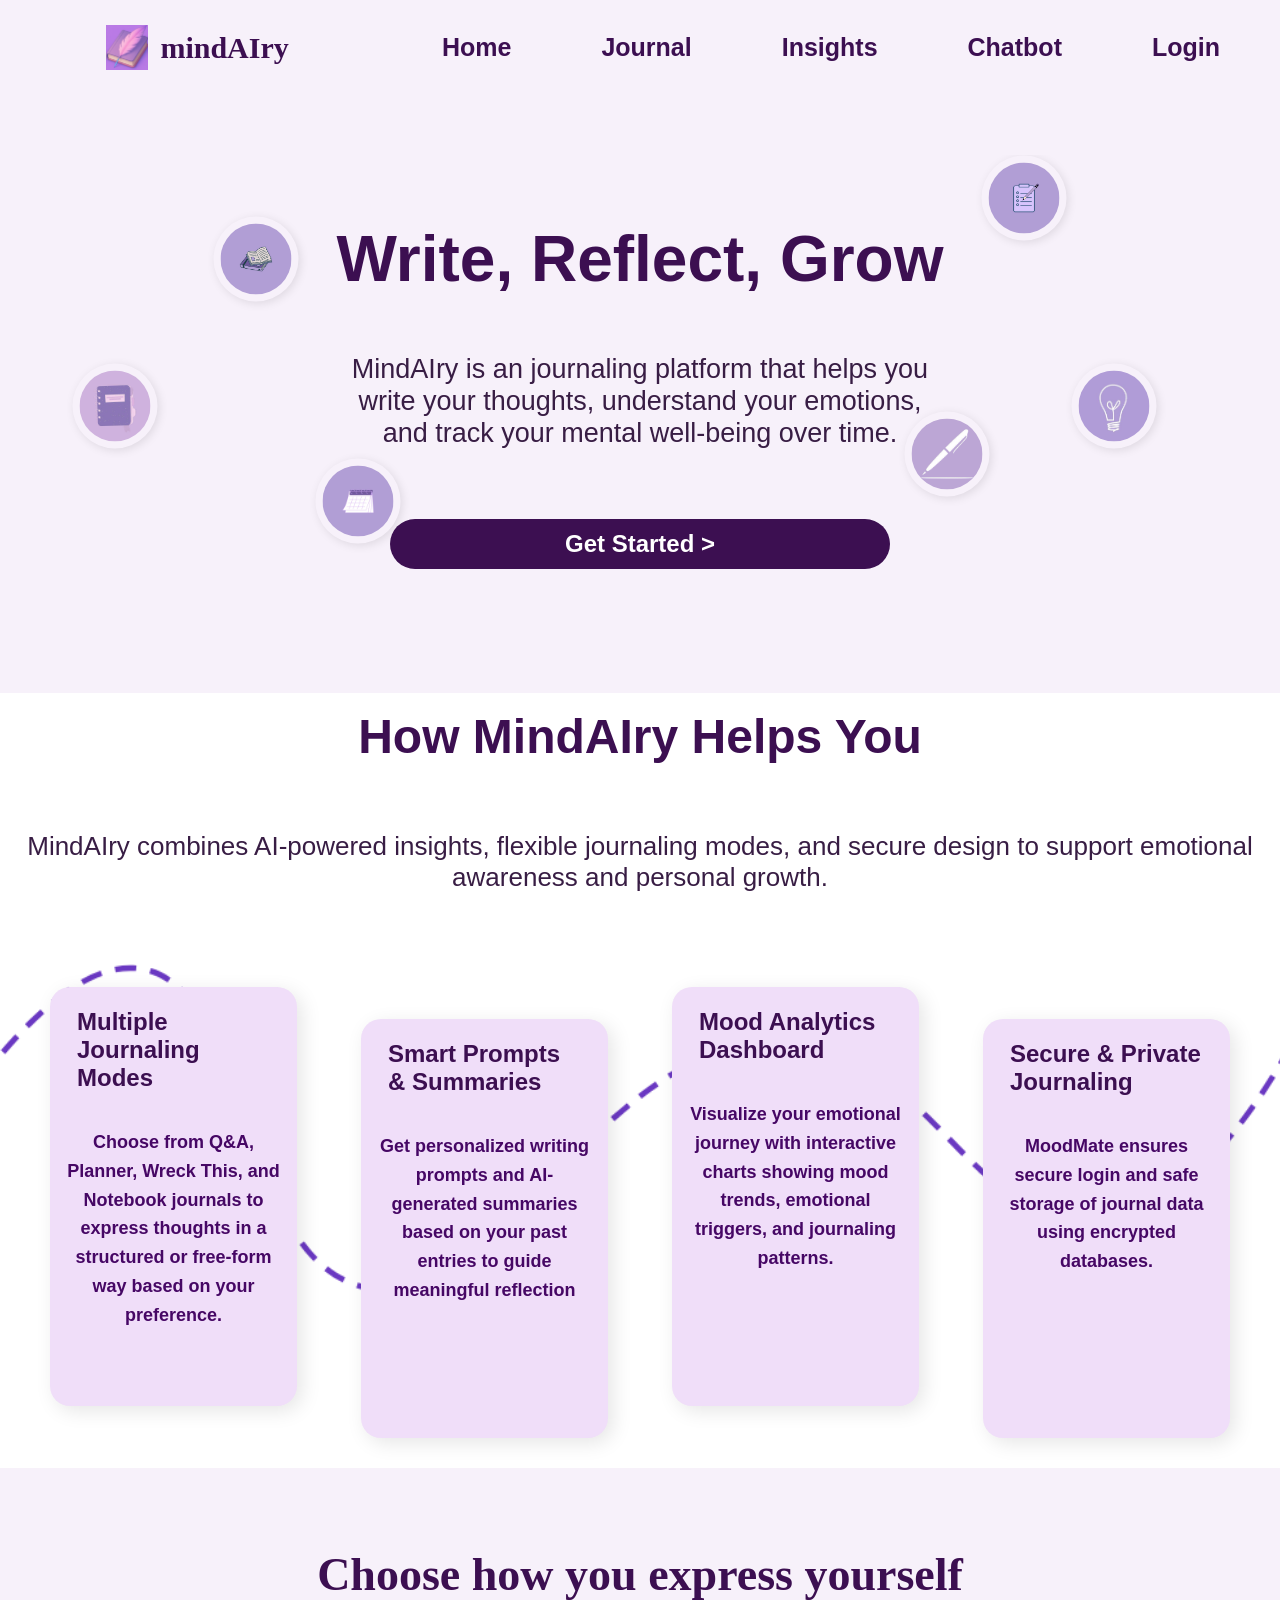
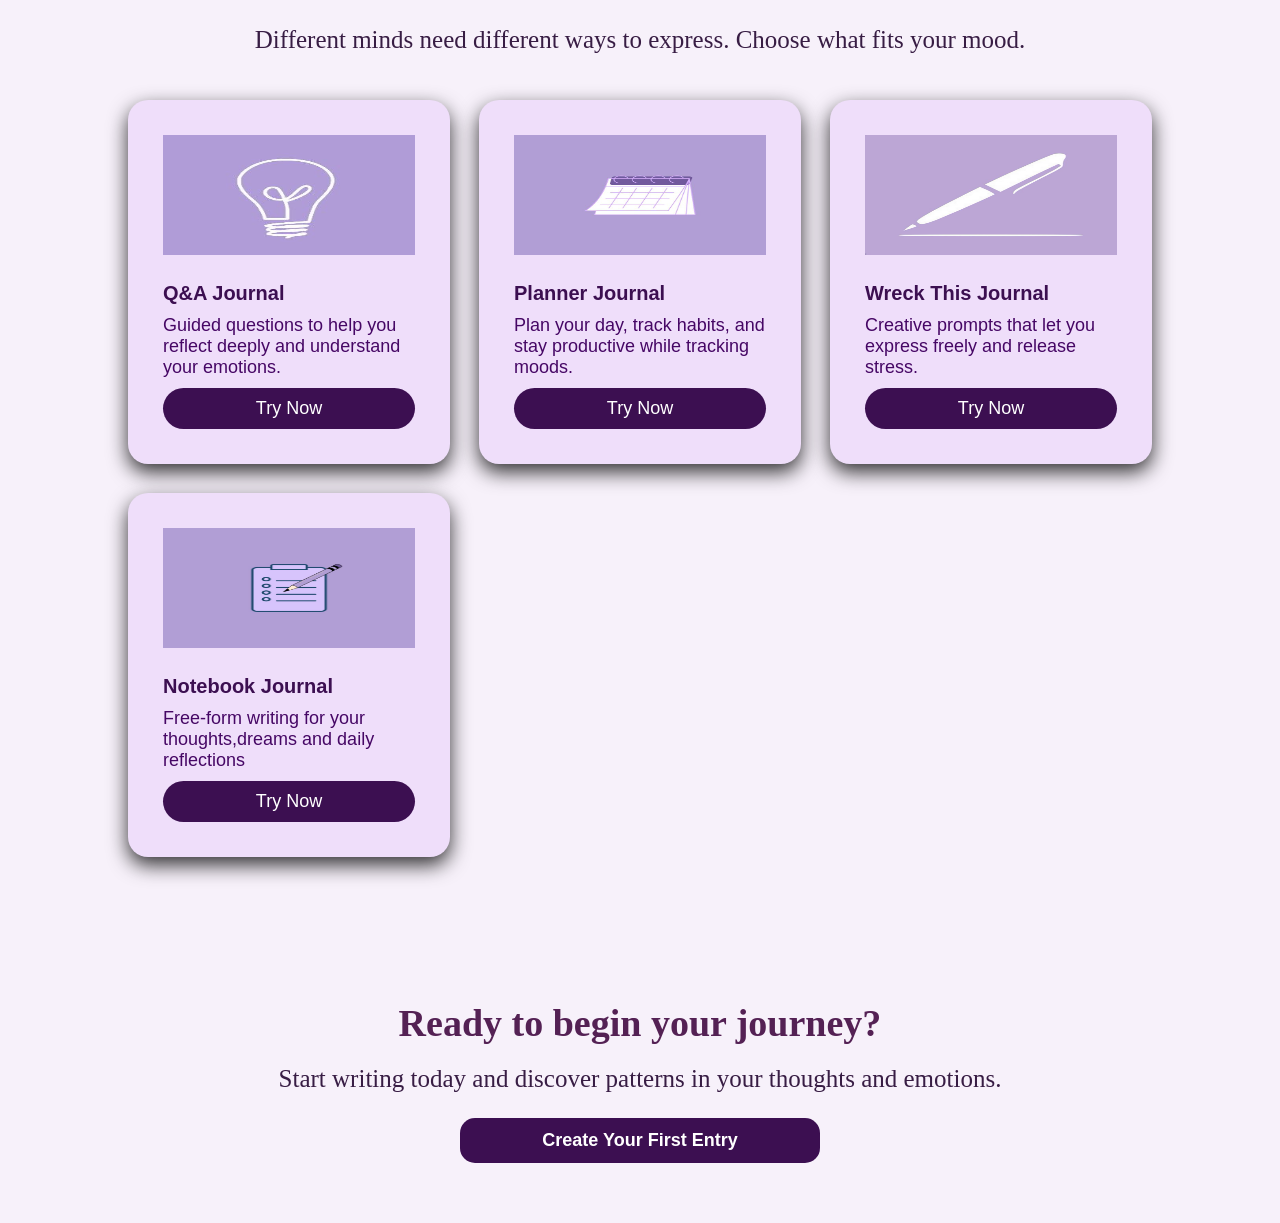
==== index.html @ 81e94aa1 "Initial commit mindAIry project" ====
<!DOCTYPE html>
<html lang="en">
<head>
    <meta charset="UTF-8">
    <meta name="viewport" content="width=device-width, initial-scale=1.0">
    <title>MindAIry</title>
    <link rel="stylesheet" href="style.css">
</head>
<body>
    <nav>
        <ul >
            <li class="logo"><a href="#"><img src="journaling logo.png" alt="Logo"><span>mindAIry</span></a></li>
            <li><a href="index.html">Home</a></li>
            <li><a href="journal.html">Journal</a></li>
            <li><a href="#">Insights</a></li>
            <li><a href="#">Chatbot</a></li>
            <li><a href="login.html" id="auth-btn">Login</a></li>
        </ul>
    </nav>
    <div class="box">
          <img src="book logooo.jpg" alt="book">
          <img src="pen.jpg" alt="pen">
          <img src="notesss.jpg" alt="notes">
          <img src="calendar.jpg" alt="calendar">
          <img src="diary.jpg" alt="diary">
          <img src="bulb.jpg" alt="bulb">
          <h1 >Write, Reflect, Grow</h1>
          <p >MindAIry is an journaling platform that helps you write your thoughts, understand your emotions, and track your mental well-being over time.</p>
          <div class="hero-button">
              <button class="btn">Get Started &gt;</button>
          </div>
    </div>
    <section class="features">
    <div class="box1">
      <h2>How MindAIry Helps You</h2>
        <p >MindAIry combines AI-powered insights, flexible journaling modes, and secure design to support emotional awareness and personal growth.</p>
        <div class="card-grid">
          <div class="card">
              <span>Multiple Journaling Modes</span>
              <p>Choose from Q&A, Planner, Wreck This, and Notebook journals to express thoughts in a structured or free-form way based on your preference.</p>
              </ul>
          </div>
          <div class="card">
              <span>Smart Prompts & Summaries</span>
              <p>Get personalized writing prompts and AI-generated summaries based on your past entries to guide meaningful reflection</p>
          </div>
          <div class="card">
              <span>Mood Analytics Dashboard</span>
              <p>Visualize your emotional journey with interactive charts showing mood trends, emotional triggers, and journaling patterns.</p>
          </div>
          <div class="card">
              <span>Secure & Private Journaling</span>
              <p>MoodMate ensures secure login and safe storage of journal data using encrypted databases.</p>
          </div>
        </div>
    </div>
    </section>
    <section class="journal-types">
  <h2>Choose how you express yourself</h2>
  <p class="subtitle">
    Different minds need different ways to express. Choose what fits your mood.
  </p>

  <div class="journal-grid">
    <div class="journal-card">
        <div class="icon"><img src="bulb.jpg" alt="Logo"></div>
      <h3>Q&A Journal</h3>
      <p>
        Guided questions to help you reflect deeply and understand your emotions.
      </p>
      <button class="try-btn">Try Now</button>
    </div>

    <div class="journal-card">
        <div class="icon"><img src="calendar.jpg" alt="Logo"></div>
      <h3> Planner Journal</h3>
      <p>
        Plan your day, track habits, and stay productive while tracking moods.
      </p>
      <button class="try-btn">Try Now</button>
    </div>

    <div class="journal-card">
        <div class="icon"><img src="pen.jpg" alt="Logo"></div>
      <h3> Wreck This Journal</h3>
      <p>
        Creative prompts that let you express freely and release stress.
      </p>
      <button class="try-btn">Try Now</button>
    </div>
    <div class="journal-card">
        <div class="icon"><img src="notesss.jpg" alt="Logo"></div>
      <h3> Notebook Journal</h3>
      <p>
        Free-form writing for your thoughts,dreams and daily reflections
      </p>
      <button class="try-btn">Try Now</button>
    </div>
  </div>
</section>
<section class="ready">
    <h2>Ready to begin your journey?</h2>
    <p>Start writing today and discover patterns in your thoughts and emotions.</p>
    <button class="create">Create Your First Entry</button>
</section>
<script src="script.js"></script>
</body>
</html>
---- style.css ----
*{
    padding:0;
    margin:0;
    box-sizing:border-box;
}
body{
    min-height:100vh;
    background-color: rgb(247, 241, 250);
    font-family:Verdana, Geneva, Tahoma, sans-serif;

}
nav{
   margin-bottom: 60px;
}
nav ul{
    width: 100%;
    list-style: none;
    display: flex;
    justify-content: flex-end;
    align-items: center;
    
   
}
.logo a {
    display: flex;
    align-items: center;
    gap: 12px;
    
}
.logo img{
    height: 45px;
    width: auto;
    display: block;
}
nav li{
    height: 95px;
    padding-right: 30px;
    font-size: 25px;
    font-family: 'Trebuchet MS', 'Lucida Sans Unicode', 'Lucida Grande', 'Lucida Sans', Arial, sans-serif;
    font-weight: bold;
    
}


nav a{
    height: 100%;
    padding: 0 30px;
    text-decoration: none;
    display: flex;
    align-items: center;
    color:rgb(60, 15, 81);
    
    
}
nav a:hover{
    background-color: rgb(240, 222, 249);
}
nav li:first-child{
    margin-right: auto;
    font-size: 30px;
    font-family: cursive;
    font-weight: 550;
    padding-left: 76px;
}
.box{
    position: relative;
    isolation: isolate;
    overflow: hidden;
    padding: 60px 10%;
}
.box h1{
    margin-bottom: 1rem;
    font-size: 4rem;
    font-weight: 700;
    color: rgb(60, 15, 81);
    text-align: center;
    line-height: 5.5rem;
    margin-bottom: 50px;
}
.box p{
    margin-bottom: 2rem;
    font-size: 27px;
    font-weight: 350;
    max-width: 600px;
    margin-inline: auto;
    color: rgb(56, 29, 68);
    line-height: 2rem;
    text-align: center;
    margin-bottom: 60px;
}
.hero-button{
    display: flex;
    justify-content: center;
}
.hero-button .btn{
    padding: 11px 22px;
    max-width: 500px;
  font-size: 24px;
  font-weight: bold;
  border: none;
  border-radius: 25px;
  background-color: rgb(60, 15, 81);
  color: white;
  cursor: pointer;
  transition: background 0.3s ease, transform 0.2s ease; 
  

}
.btn:hover{
    background-color: rgb(103, 58, 103);
}
.box > img{
    position: absolute;
    max-width: 85px;
    padding: 7px;
    border-radius: 100%;
    box-shadow: 2px 2px 10px rgba(0,0, 0, 0.1);
    z-index: -1;
}
.box > img:nth-child(1)
{
    top: 22%;
    left: 20%;
    transform: translate(-50%,-50%);
}
.box > img:nth-child(2)
{
    top: 63%;
    left: 74%;
    transform: translate(-50%,-50%);
}
.box > img:nth-child(3)
{
    top: 9%;
    left: 80%;
    transform: translate(-50%,-50%);
}
.box > img:nth-child(4)
{
    top: 73%;
    left: 28%;
    transform: translate(-50%,-50%);
}
.box > img:nth-child(5)
{
    top: 53%;
    left: 9%;
    transform: translate(-50%,-50%);
}
.box > img:nth-child(6)
{
    top: 53%;
    left: 87%;
    transform: translate(-50%,-50%);
}
.features{
    background-image: url(background.png);
    background-position: center center;
    background-size: cover;
    background-repeat: no-repeat;
}
.box1 h2{
    margin-bottom: 2rem;
    font-size: 3rem;
    font-weight: 700;
    color: rgb(60, 15, 81);
    text-align: center;
    line-height: 5.5rem;
    margin-bottom: 50px;
    margin-top: 4rem;
}
.box1 p{
    margin-bottom: 2rem;
    font-size: 26px;
    font-weight: 450;
    max-width: 100%;
    color: rgb(56, 29, 68);
    margin-bottom: 60px;
    text-align: center;
}
.card-grid{
    margin-top: 3rem;
    display: grid;
    gap: 4rem;
    margin: 20px 20px;
    padding: 30px 30px;
}

.card-grid{
    margin-top: 6rem;
    grid-template-columns: repeat(4, 1fr);
}
.card{
    padding:1rem;
    background-color: rgb(240, 222, 249);
    border-radius: 20px;
    box-shadow: 5px 5px 20px rgba(12, 11, 11, 0.1);
    transition: trasform 0.3s ease, box-shadow 0.3s ease;
}
.card:nth-child(odd)
{
    transform: translateY(-2rem);
}
.card-grid:nth-child(odd):hover{
    transform: translateY(-2.5rem);
}

.card span{
    display: inline-block;
    margin-bottom: 1rem;
    padding: 5px 11px;
    font-size: 1.5rem;
    border-radius: 100%;
    color: rgb(60, 15, 81);
    font-weight: bold;
}
.card p{
    font-size: 18px;
    color: rgb(70, 7, 101);
    line-height: 1.6;
    text-align: center;
    margin-top: 15px;
    font-weight: 550;
}


.container{
    display:flex;
    justify-content: center;
    align-items: center;
    padding: 0;
    margin: 0;
    min-height:100vh;
    
    
}
.login{
    
    background-color:rgb(245, 198, 245); 
    width: 380px;
    padding: 30px;
    border-radius: 16px;
    box-shadow: 0px 5px 30px rgba(15, 15, 15, 0.12);
    
    
}
h2{
    text-align: center;
    margin-bottom: 20px;
    color: rgb(84, 33, 84);
}
.input-group{
margin-bottom:15px;
}
.input-group input{
width:100%;
padding:12px ;
border-radius:10px;
border:1px solid #ddd;
outline:none;
font-size:14px;
}
.input-group input:focus{
border-color:rgb(113, 9, 113);
}
button{
width:100%;
padding:12px;
border:none;
border-radius:10px;
background:rgb(84, 33, 84);
color:#fff;
font-size:16px;
cursor:pointer;
margin-top:10px;
}
button:hover{
background:rgb(101, 66, 101);
}
.toggle{
text-align:center;
margin-top:15px;
font-size:14px;
}
.toggle span{
color:rgb(84, 33, 84);
cursor:pointer;
font-weight:600;
}
.hidden{
    display: none;
}
.journal-types{
    padding: 60px 10%;
    text-align: center;
    /*background-color:rgb(254, 216, 254) ;*/
}
.journal-types h2{
    font-size: 46px;
    font-weight: bolder;
    color: rgb(60, 15, 81);
    margin-bottom: 25px;
    font-family:cursive;
}
.subtitle{
    font-size: 25px;
    color: rgb(56, 29, 68);
    margin-bottom: 70px;
    font-family: Georgia, 'Times New Roman', Times, serif;
}
.journal-grid{
    display: grid;
    grid-template-columns: repeat(auto-fit,minmax(280px,1fr));
    gap: 29px;
    margin-top: 40px;
    
}
.journal-card{
    background-color: rgb(239, 222, 250);
    padding: 35px;
    border-radius: 20px;
    box-shadow: 0 8px 20px rgba(0,0,0,0.80);
    transition: transform 0.3s ease, box-shadow 0.3s ease;
    text-align: left;
    transform: translateY(-1.5rem);
    
}


.journal-card h3{
    font-size: 20px;
    color: rgb(60, 15, 81);
    margin-bottom: 10px;
}
.journal-card p {
  font-size: 18px;
  color: rgb(70, 7, 101);
}
.try-btn {
  padding: 10px 22px;
  font-size: 18px;
  border: none;
  border-radius: 25px;
  background-color: rgb(60, 15, 81);
  color: white;
  cursor: pointer;
  transition: background 0.3s ease, transform 0.2s ease;
}

.try-btn:hover {
  background-color: rgb(90, 20, 90);
  transform: scale(1.05);
}
.journal-card img{
    height: 120px;
    width: 100%;
    display: block;
    margin-bottom: 27px;
}
.ready{
    
    margin: 0;
    text-align: center;
    /*background-color:rgb(248, 203, 248) ;*/
    padding: 60px 10%;
    
}
.ready h2{
    font-size: 38px;
    font-family: cursive;
    margin-bottom: 20px;
    padding: 0px;
    
    
}
.ready p{
    font-size: 25px;
    font-family:Georgia, 'Times New Roman', Times, serif ;
    color: rgb(56, 29, 68);
    margin-bottom: 15px;
}
.create{
    width: 360px;
    padding: 12px;
    font-size: 18px;
    border: none;
    border-radius: 15px;
    background-color: rgb(60, 15, 81);
    color: white;
    cursor: pointer;
    font-weight: bold;
}
.journalgrid {
    display: flex;
    gap: 40px;
    margin-top: 40px;
    justify-content: center;
    align-items: center;
    flex-wrap: nowrap;
}

.journalcard {
    background-color: rgb(242, 139, 242);
    display: inline-flex;                
    align-items: center;    
    gap: 12px;       
    padding: 20px 20px;
    border-radius: 16px;
    font-size: 20px;
    font-family: cursive;
    font-weight: 550;
    white-space: nowrap;
    box-shadow: 0 8px 20px rgba(0,0,0,0.80);
}

.journalcard img {
    height: 53px;
    width: auto;
}
.journalcard:hover {
    transform: translateY(-4px);
    transition: 0.2s ease;
    cursor: pointer;
    background-color:rgb(250, 138, 250) ;
}
.journal{
    text-align: center;
    background-color:rgb(247, 182, 247) ;
    padding: 60px 10%;
}
.journal h1{
    color: rgb(106, 26, 106);
    margin-bottom: 20px;
    font-weight: bolder;
    font-family:Cambria, Cochin, Georgia, Times, 'Times New Roman', serif;
    font-size: 53px;
}
.journal p{
    color: rgb(136, 5, 136);
    font-size: 25px;
    font-weight: lighter;
    font-family:'Trebuchet MS', 'Lucida Sans Unicode', 'Lucida Grande', 'Lucida Sans', Arial, sans-serif;
}
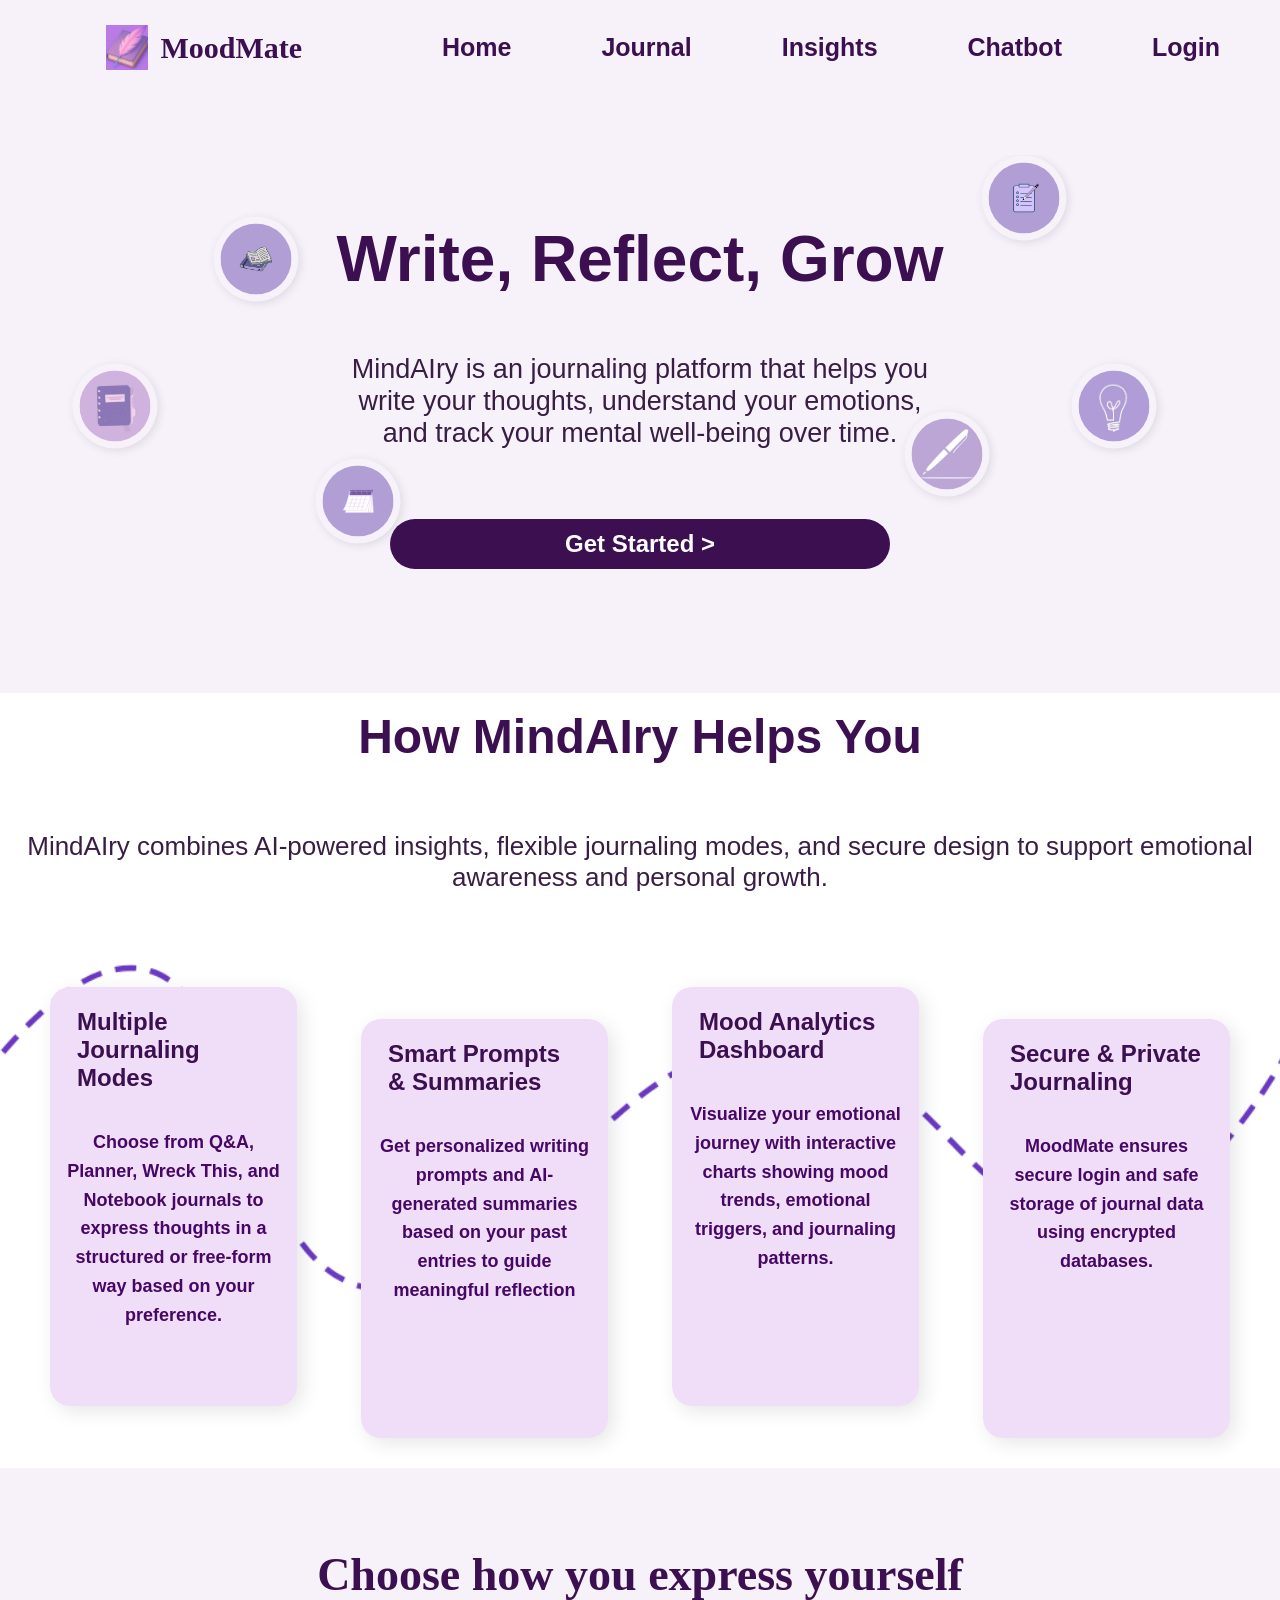
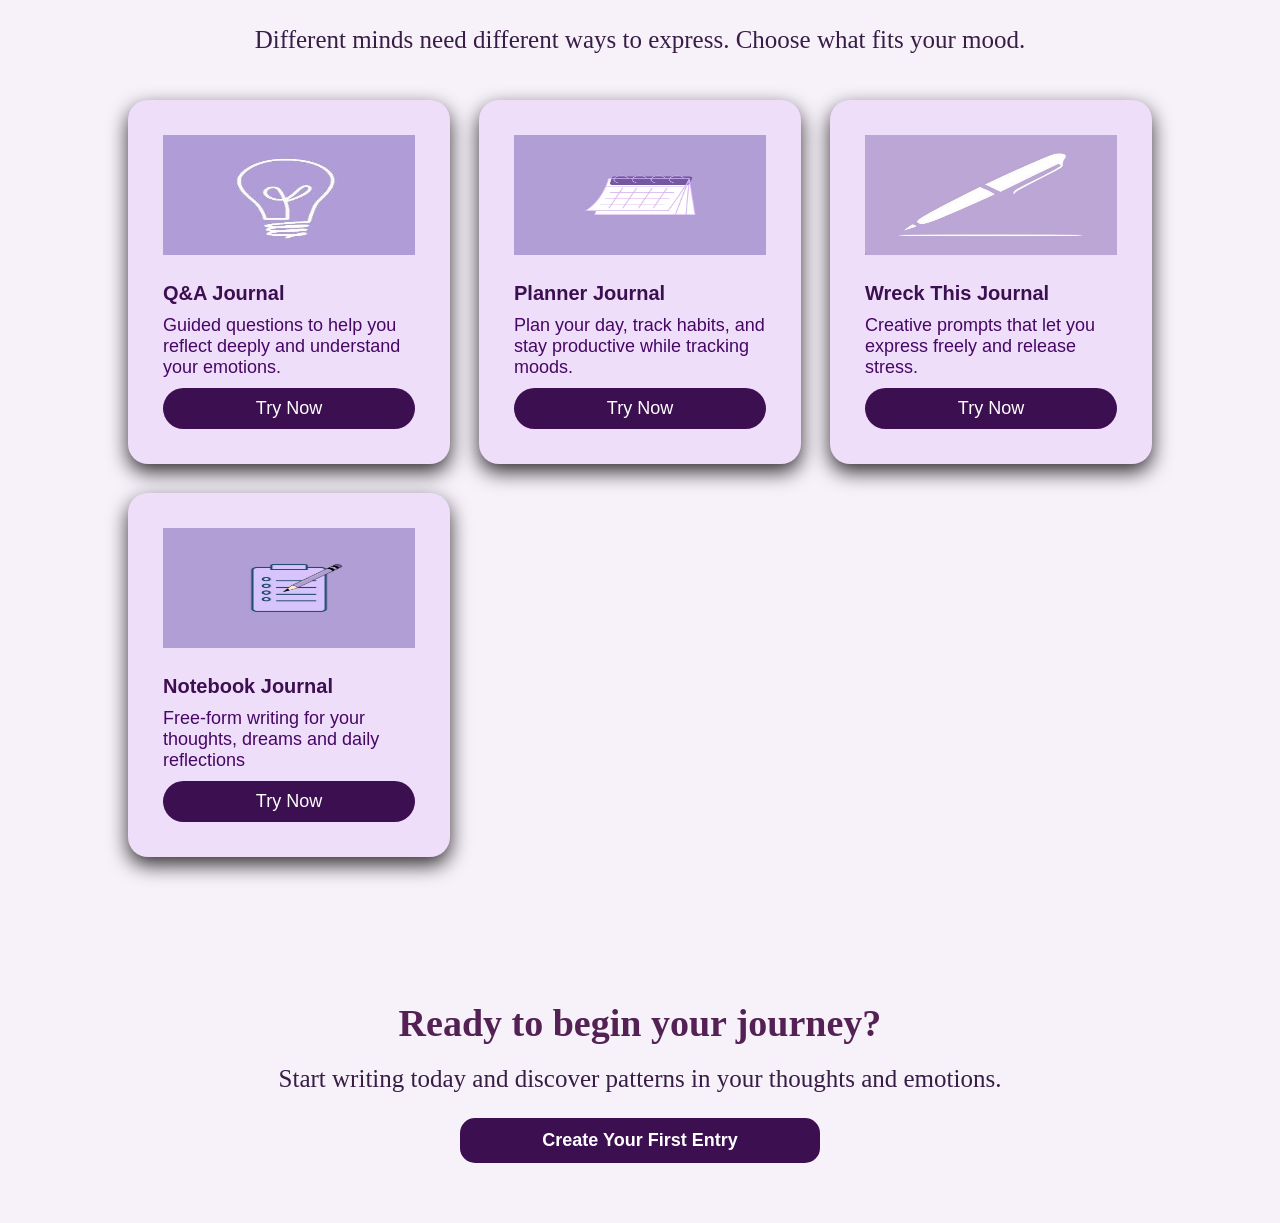
==== commit c4f75b4d: "Add Flask backend and MongoDB integration" ====
--- a/index.html
+++ b/index.html
@@ -9,12 +9,12 @@
 <body>
     <nav>
         <ul >
-            <li class="logo"><a href="#"><img src="journaling logo.png" alt="Logo"><span>mindAIry</span></a></li>
+            <li class="logo"><a href="#"><img src="journaling logo.png" alt="Logo"><span>MoodMate</span></a></li>
             <li><a href="index.html">Home</a></li>
             <li><a href="journal.html">Journal</a></li>
-            <li><a href="#">Insights</a></li>
-            <li><a href="#">Chatbot</a></li>
-            <li><a href="login.html" id="auth-btn">Login</a></li>
+            <li><a href="insights.html">Insights</a></li>
+            <li><a href="chatbot.html">Chatbot</a></li>
+            <li id="auth-li"></li>
         </ul>
     </nav>
     <div class="box">
@@ -38,7 +38,6 @@
           <div class="card">
               <span>Multiple Journaling Modes</span>
               <p>Choose from Q&A, Planner, Wreck This, and Notebook journals to express thoughts in a structured or free-form way based on your preference.</p>
-              </ul>
           </div>
           <div class="card">
               <span>Smart Prompts & Summaries</span>
@@ -60,40 +59,29 @@
   <p class="subtitle">
     Different minds need different ways to express. Choose what fits your mood.
   </p>
-
   <div class="journal-grid">
     <div class="journal-card">
         <div class="icon"><img src="bulb.jpg" alt="Logo"></div>
       <h3>Q&A Journal</h3>
-      <p>
-        Guided questions to help you reflect deeply and understand your emotions.
-      </p>
+      <p>Guided questions to help you reflect deeply and understand your emotions.</p>
       <button class="try-btn">Try Now</button>
     </div>
-
     <div class="journal-card">
         <div class="icon"><img src="calendar.jpg" alt="Logo"></div>
       <h3> Planner Journal</h3>
-      <p>
-        Plan your day, track habits, and stay productive while tracking moods.
-      </p>
+      <p>Plan your day, track habits, and stay productive while tracking moods.</p>
       <button class="try-btn">Try Now</button>
     </div>
-
     <div class="journal-card">
         <div class="icon"><img src="pen.jpg" alt="Logo"></div>
       <h3> Wreck This Journal</h3>
-      <p>
-        Creative prompts that let you express freely and release stress.
-      </p>
+      <p>Creative prompts that let you express freely and release stress.</p>
       <button class="try-btn">Try Now</button>
     </div>
     <div class="journal-card">
         <div class="icon"><img src="notesss.jpg" alt="Logo"></div>
       <h3> Notebook Journal</h3>
-      <p>
-        Free-form writing for your thoughts,dreams and daily reflections
-      </p>
+      <p>Free-form writing for your thoughts, dreams and daily reflections</p>
       <button class="try-btn">Try Now</button>
     </div>
   </div>
@@ -103,6 +91,7 @@
     <p>Start writing today and discover patterns in your thoughts and emotions.</p>
     <button class="create">Create Your First Entry</button>
 </section>
+<script src="auth.js"></script>
 <script src="script.js"></script>
 </body>
 </html>
